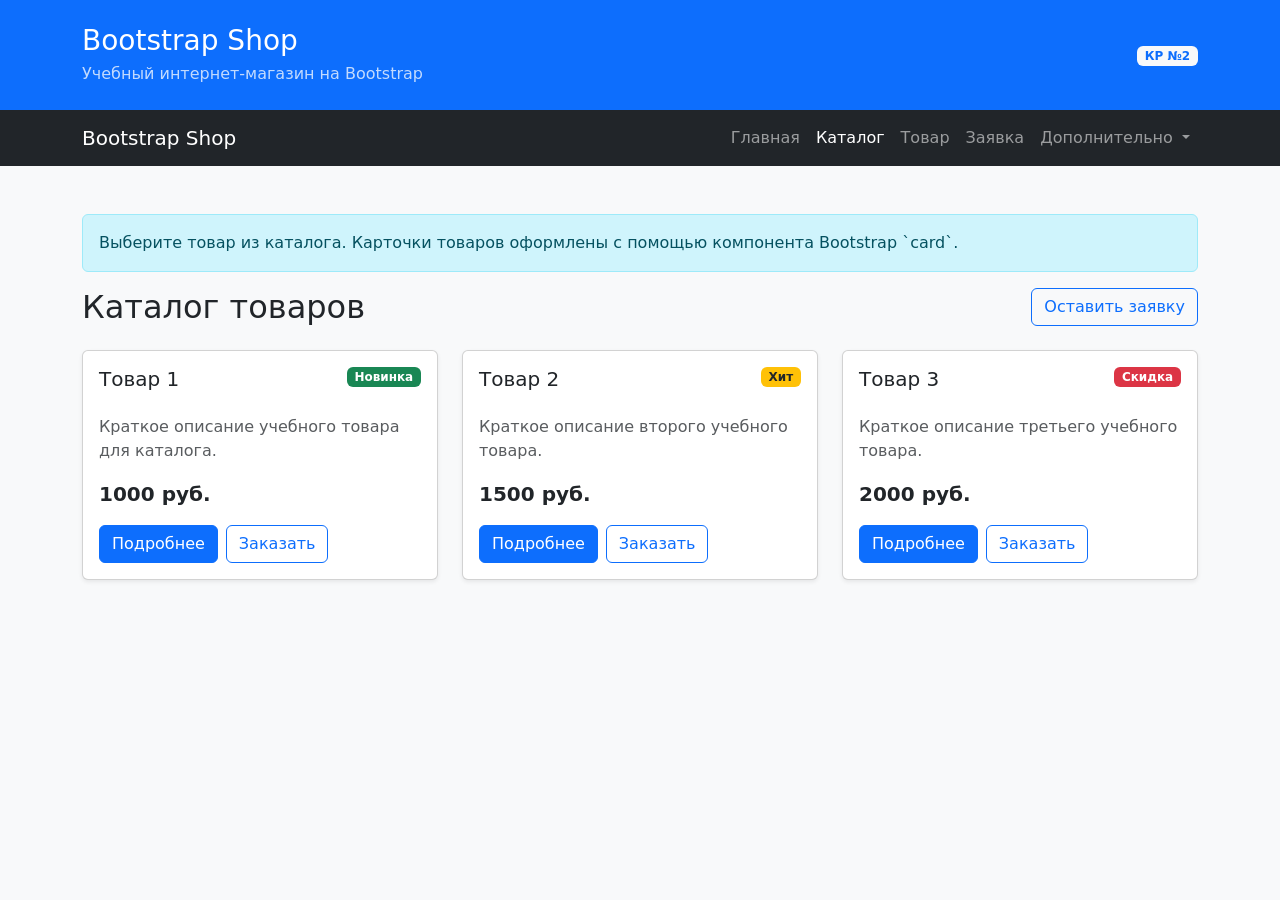
==== catalog.html @ 71f95942 "feat: add Bootstrap components pages" ====
<!DOCTYPE html>
<html lang="ru">
<head>
  <meta charset="UTF-8">
  <meta name="viewport" content="width=device-width, initial-scale=1.0">
  <title>Каталог — Bootstrap Shop</title>

  <link
    href="https://cdn.jsdelivr.net/npm/bootstrap@5.3.8/dist/css/bootstrap.min.css"
    rel="stylesheet"
  >
  <link rel="stylesheet" href="css/custom.css">
</head>
<body class="bg-light">
  <header class="bg-primary text-white py-4">
    <div class="container">
      <div class="row align-items-center">
        <div class="col-12 col-md-8">
          <h1 class="h3 mb-1">Bootstrap Shop</h1>
          <p class="mb-0 opacity-75">
            Учебный интернет-магазин на Bootstrap
          </p>
        </div>

        <div class="col-12 col-md-4 text-md-end mt-3 mt-md-0">
          <span class="badge bg-light text-primary">
            КР №2
          </span>
        </div>
      </div>
    </div>
  </header>

  <nav class="navbar navbar-expand-lg navbar-dark bg-dark">
  <div class="container">
    <a class="navbar-brand" href="index.html">Bootstrap Shop</a>

    <button
      class="navbar-toggler"
      type="button"
      data-bs-toggle="collapse"
      data-bs-target="#mainNavbar"
      aria-controls="mainNavbar"
      aria-expanded="false"
      aria-label="Переключить навигацию"
    >
      <span class="navbar-toggler-icon"></span>
    </button>

    <div class="collapse navbar-collapse" id="mainNavbar">
      <ul class="navbar-nav ms-auto">
        <li class="nav-item">
          <a class="nav-link" href="index.html">Главная</a>
        </li>

        <li class="nav-item">
          <a class="nav-link active" href="catalog.html">Каталог</a>
        </li>

        <li class="nav-item">
          <a class="nav-link" href="product.html">Товар</a>
        </li>

        <li class="nav-item">
          <a class="nav-link" href="order.html">Заявка</a>
        </li>

        <li class="nav-item dropdown">
          <a
            class="nav-link dropdown-toggle"
            href="#"
            role="button"
            data-bs-toggle="dropdown"
            aria-expanded="false"
          >
            Дополнительно
          </a>
          <ul class="dropdown-menu">
            <li><a class="dropdown-item" href="catalog.html">Все товары</a></li>
            <li><a class="dropdown-item" href="order.html">Оформить заявку</a></li>
            <li><a class="dropdown-item" href="index.html#popular">Популярное</a></li>
          </ul>
        </li>
      </ul>
    </div>
  </div>
</nav>


  <main class="container my-5">
    <div class="alert alert-info" role="alert">
      Выберите товар из каталога. Карточки товаров оформлены с помощью компонента Bootstrap `card`.
    </div>

    <div class="d-flex justify-content-between align-items-center mb-4">
      <h1 class="h2 mb-0">Каталог товаров</h1>
      <a class="btn btn-outline-primary" href="order.html">
        Оставить заявку
      </a>
    </div>

    <div class="row g-4" id="productGrid"></div>
  </main>

  <div
    class="modal fade"
    id="orderModal"
    tabindex="-1"
    aria-labelledby="orderModalLabel"
    aria-hidden="true"
  >
    <div class="modal-dialog">
      <div class="modal-content">
        <div class="modal-header">
          <h2 class="modal-title h5" id="orderModalLabel">
            Быстрая заявка
          </h2>
          <button
            type="button"
            class="btn-close"
            data-bs-dismiss="modal"
            aria-label="Закрыть"
          ></button>
        </div>

        <div class="modal-body">
          <p class="text-muted">
            Оставьте контактные данные, и менеджер свяжется с вами.
          </p>

          <form>
            <div class="mb-3">
              <label for="modal-name" class="form-label">Имя</label>
              <input id="modal-name" type="text" class="form-control" required>
            </div>

            <div class="mb-3">
              <label for="modal-phone" class="form-label">Телефон</label>
              <input id="modal-phone" type="tel" class="form-control" required>
            </div>

            <div class="form-check mb-3">
              <input id="modal-agree" class="form-check-input" type="checkbox" required>
              <label class="form-check-label" for="modal-agree">
                Согласен на обработку данных
              </label>
            </div>
          </form>
        </div>

        <div class="modal-footer">
          <button type="button" class="btn btn-secondary" data-bs-dismiss="modal">
            Закрыть
          </button>
          <button type="button" class="btn btn-primary">
            Отправить
          </button>
        </div>
      </div>
    </div>
  </div>

  <script>
    const products = [
      {
        title: 'Товар 1',
        badge: 'Новинка',
        badgeClass: 'bg-success',
        price: '1000 руб.',
        description: 'Краткое описание учебного товара для каталога.'
      },
      {
        title: 'Товар 2',
        badge: 'Хит',
        badgeClass: 'bg-warning text-dark',
        price: '1500 руб.',
        description: 'Краткое описание второго учебного товара.'
      },
      {
        title: 'Товар 3',
        badge: 'Скидка',
        badgeClass: 'bg-danger',
        price: '2000 руб.',
        description: 'Краткое описание третьего учебного товара.'
      }
    ];

    const productGrid = document.getElementById('productGrid');

    productGrid.innerHTML = products.map((product) => `
      <div class="col-12 col-md-6 col-lg-4">
        <div class="card h-100 shadow-sm">
          <div class="card-body d-flex flex-column">
            <div class="d-flex justify-content-between align-items-start mb-3">
              <h2 class="card-title h5">${product.title}</h2>
              <span class="badge ${product.badgeClass}">${product.badge}</span>
            </div>

            <p class="card-text text-muted">${product.description}</p>

            <p class="fw-bold fs-5 mt-auto">${product.price}</p>

            <div class="d-flex gap-2">
              <a class="btn btn-primary" href="product.html">Подробнее</a>
              <button
                class="btn btn-outline-primary"
                type="button"
                data-bs-toggle="modal"
                data-bs-target="#orderModal"
              >
                Заказать
              </button>
            </div>
          </div>
        </div>
      </div>
    `).join('');
  </script>

  <script
    src="https://cdn.jsdelivr.net/npm/bootstrap@5.3.8/dist/js/bootstrap.bundle.min.js">
  </script>
</body>
</html>
---- css/custom.css ----
.placeholder-image {
  min-height: 320px;
}

.card-img-top {
  height: 180px;
  object-fit: cover;
}
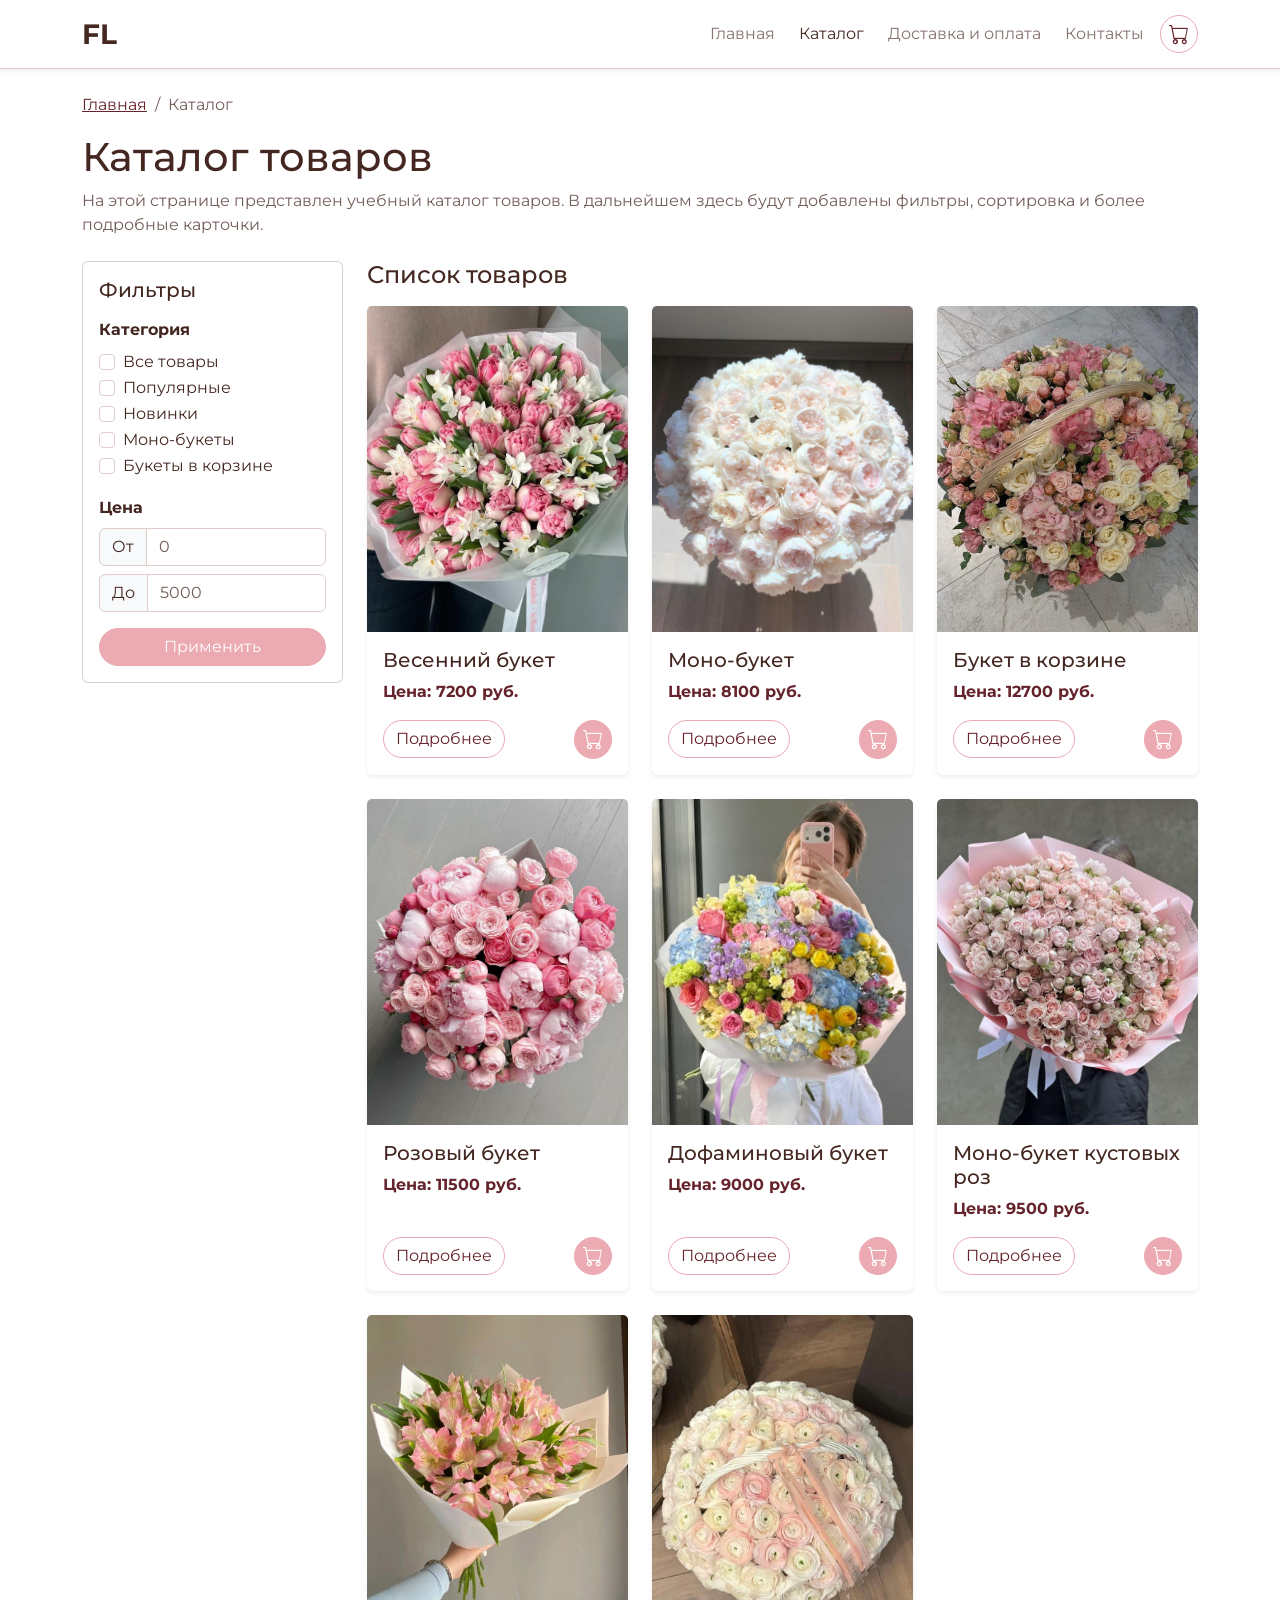
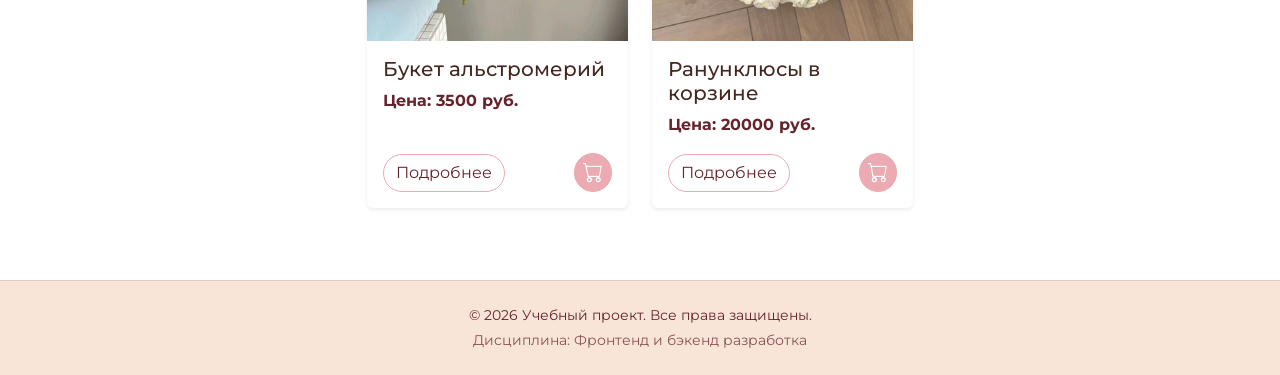
==== commit 66644817: "rh2" ====
--- a/catalog.html
+++ b/catalog.html
@@ -3,224 +3,280 @@
 <head>
   <meta charset="UTF-8">
   <meta name="viewport" content="width=device-width, initial-scale=1.0">
-  <title>Каталог — Bootstrap Shop</title>
-
-  <link
-    href="https://cdn.jsdelivr.net/npm/bootstrap@5.3.8/dist/css/bootstrap.min.css"
-    rel="stylesheet"
-  >
-  <link rel="stylesheet" href="css/custom.css">
+  <meta name="description" content="Каталог товаров учебного интернет-магазина.">
+  <title>Каталог товаров — Учебный интернет-магазин</title>
+  <meta property="og:type" content="website">
+  <meta property="og:title" content="Учебный интернет-магазин">
+  <meta property="og:description" content="Учебный frontend-проект интернет-магазина.">
+  <meta property="og:image" content="https://menvika.github.io/kr1-html-css-shop/images/catalog.jpg">
+  <link href="https://fonts.googleapis.com/css2?family=Montserrat:wght@300;400;700&display=swap" rel="stylesheet">
+  <link href="https://cdn.jsdelivr.net/npm/bootstrap@5.3.8/dist/css/bootstrap.min.css" rel="stylesheet">
+  <link href="https://cdn.jsdelivr.net/npm/bootstrap-icons@1.11.3/font/bootstrap-icons.min.css" rel="stylesheet">
+  <link href="css/custom.css" rel="stylesheet">
+  <link href="images/icon.png" rel="icon" type="image/png">
+  <script src="https://cdn.jsdelivr.net/npm/bootstrap@5.3.8/dist/js/bootstrap.bundle.min.js" defer></script>
+  <script src="js/main.js" defer></script>
 </head>
-<body class="bg-light">
-  <header class="bg-primary text-white py-4">
-    <div class="container">
-      <div class="row align-items-center">
-        <div class="col-12 col-md-8">
-          <h1 class="h3 mb-1">Bootstrap Shop</h1>
-          <p class="mb-0 opacity-75">
-            Учебный интернет-магазин на Bootstrap
-          </p>
-        </div>
-
-        <div class="col-12 col-md-4 text-md-end mt-3 mt-md-0">
-          <span class="badge bg-light text-primary">
-            КР №2
-          </span>
+<body class="d-flex flex-column min-vh-100">
+  <header>
+    <nav class="navbar navbar-expand-lg bg-white shadow-sm border-bottom">
+      <div class="container">
+        <a class="navbar-brand fw-bold fs-3" href="index.html">FL</a>
+        <button class="navbar-toggler" type="button" data-bs-toggle="collapse" data-bs-target="#mainNavbar" aria-controls="mainNavbar" aria-expanded="false" aria-label="Открыть меню">
+          <span class="navbar-toggler-icon"></span>
+        </button>
+        <div class="collapse navbar-collapse" id="mainNavbar">
+          <ul class="navbar-nav ms-auto align-items-lg-center gap-lg-2">
+            <li class="nav-item"><a class="nav-link" href="index.html">Главная</a></li>
+            <li class="nav-item"><a class="nav-link active" aria-current="page" href="catalog.html">Каталог</a></li>
+            <li class="nav-item"><a class="nav-link" href="dostav.html">Доставка и оплата</a></li>
+            <li class="nav-item"><a class="nav-link" href="contacts.html">Контакты</a></li>
+            <li class="nav-item">
+              <button class="btn btn-outline-primary rounded-pill p-2 lh-1" type="button" data-toast="Скоро тут будет корзина" aria-label="Корзина">
+                <i class="bi bi-cart fs-5"></i>
+              </button>
+            </li>
+          </ul>
         </div>
       </div>
-    </div>
+    </nav>
   </header>
 
-  <nav class="navbar navbar-expand-lg navbar-dark bg-dark">
-  <div class="container">
-    <a class="navbar-brand" href="index.html">Bootstrap Shop</a>
-
-    <button
-      class="navbar-toggler"
-      type="button"
-      data-bs-toggle="collapse"
-      data-bs-target="#mainNavbar"
-      aria-controls="mainNavbar"
-      aria-expanded="false"
-      aria-label="Переключить навигацию"
-    >
-      <span class="navbar-toggler-icon"></span>
-    </button>
-
-    <div class="collapse navbar-collapse" id="mainNavbar">
-      <ul class="navbar-nav ms-auto">
-        <li class="nav-item">
-          <a class="nav-link" href="index.html">Главная</a>
-        </li>
-
-        <li class="nav-item">
-          <a class="nav-link active" href="catalog.html">Каталог</a>
-        </li>
-
-        <li class="nav-item">
-          <a class="nav-link" href="product.html">Товар</a>
-        </li>
-
-        <li class="nav-item">
-          <a class="nav-link" href="order.html">Заявка</a>
-        </li>
-
-        <li class="nav-item dropdown">
-          <a
-            class="nav-link dropdown-toggle"
-            href="#"
-            role="button"
-            data-bs-toggle="dropdown"
-            aria-expanded="false"
-          >
-            Дополнительно
-          </a>
-          <ul class="dropdown-menu">
-            <li><a class="dropdown-item" href="catalog.html">Все товары</a></li>
-            <li><a class="dropdown-item" href="order.html">Оформить заявку</a></li>
-            <li><a class="dropdown-item" href="index.html#popular">Популярное</a></li>
-          </ul>
-        </li>
-      </ul>
-    </div>
-  </div>
-</nav>
-
-
-  <main class="container my-5">
-    <div class="alert alert-info" role="alert">
-      Выберите товар из каталога. Карточки товаров оформлены с помощью компонента Bootstrap `card`.
-    </div>
-
-    <div class="d-flex justify-content-between align-items-center mb-4">
-      <h1 class="h2 mb-0">Каталог товаров</h1>
-      <a class="btn btn-outline-primary" href="order.html">
-        Оставить заявку
-      </a>
-    </div>
-
-    <div class="row g-4" id="productGrid"></div>
+  <main class="container py-4 flex-grow-1">
+    <nav aria-label="Хлебные крошки">
+      <ol class="breadcrumb">
+        <li class="breadcrumb-item"><a href="index.html">Главная</a></li>
+        <li class="breadcrumb-item active" aria-current="page">Каталог</li>
+      </ol>
+    </nav>
+
+    <section class="mb-4">
+      <h1>Каталог товаров</h1>
+      <p class="text-body-secondary">
+        На этой странице представлен учебный каталог товаров.
+        В дальнейшем здесь будут добавлены фильтры, сортировка и более
+        подробные карточки.
+      </p>
+    </section>
+
+    <div class="row g-4">
+      <aside class="col-lg-3">
+        <form class="card card-body" action="#" method="get">
+          <h2 class="h5 mb-3">Фильтры</h2>
+
+          <fieldset class="mb-3">
+            <legend class="fs-6 fw-bold">Категория</legend>
+            <div class="form-check">
+              <input class="form-check-input" type="checkbox" name="category" value="all" id="cat-all">
+              <label class="form-check-label" for="cat-all">Все товары</label>
+            </div>
+            <div class="form-check">
+              <input class="form-check-input" type="checkbox" name="category" value="popular" id="cat-popular">
+              <label class="form-check-label" for="cat-popular">Популярные</label>
+            </div>
+            <div class="form-check">
+              <input class="form-check-input" type="checkbox" name="category" value="new" id="cat-new">
+              <label class="form-check-label" for="cat-new">Новинки</label>
+            </div>
+            <div class="form-check">
+              <input class="form-check-input" type="checkbox" name="category" value="type" id="cat-type">
+              <label class="form-check-label" for="cat-type">Моно-букеты</label>
+            </div>
+            <div class="form-check">
+              <input class="form-check-input" type="checkbox" name="category" value="basket" id="cat-basket">
+              <label class="form-check-label" for="cat-basket">Букеты в корзине</label>
+            </div>
+          </fieldset>
+
+          <fieldset class="mb-3">
+            <legend class="fs-6 fw-bold">Цена</legend>
+            <div class="input-group mb-2">
+              <label class="input-group-text" for="price-from">От</label>
+              <input id="price-from" class="form-control" name="price-from" type="number" min="0" placeholder="0">
+            </div>
+            <div class="input-group">
+              <label class="input-group-text" for="price-to">До</label>
+              <input id="price-to" class="form-control" name="price-to" type="number" min="0" placeholder="5000">
+            </div>
+          </fieldset>
+
+          <button class="btn btn-primary rounded-pill w-100" type="submit">Применить</button>
+        </form>
+      </aside>
+
+      <section class="col-lg-9">
+        <h2 class="h4 mb-3">Список товаров</h2>
+
+        <div class="row row-cols-1 row-cols-sm-2 row-cols-xl-3 g-4">
+          <div class="col">
+            <article class="card h-100 border-0 shadow-sm" data-description="Букет из тюльпанов и нарциссов в нежной весенней палитре, отлично подходит для подарка на праздник или день рождения.">
+              <img src="images/fl1.jpg" class="card-img-top" alt="Весенний букет">
+              <div class="card-body d-flex flex-column">
+                <h3 class="card-title h5">Весенний букет</h3>
+                <p class="card-text fw-bold text-primary-emphasis">Цена: 7200 руб.</p>
+                <div class="mt-auto d-flex justify-content-between align-items-center">
+                  <button class="btn btn-outline-primary rounded-pill" type="button" data-bs-toggle="modal" data-bs-target="#productModal">Подробнее</button>
+                  <button class="btn btn-primary rounded-pill p-2 lh-1" type="button" data-toast="Товар добавлен в корзину" aria-label="Добавить в корзину">
+                    <i class="bi bi-cart fs-5"></i>
+                  </button>
+                </div>
+              </div>
+            </article>
+          </div>
+
+          <div class="col">
+            <article class="card h-100 border-0 shadow-sm" data-description="Пионы нежно-розового оттенка в премиальном оформлении — роскошный и очень стильный вариант для романтического подарка.">
+              <img src="images/fl2.jpg" class="card-img-top" alt="Моно-букет">
+              <div class="card-body d-flex flex-column">
+                <h3 class="card-title h5">Моно-букет</h3>
+                <p class="card-text fw-bold text-primary-emphasis">Цена: 8100 руб.</p>
+                <div class="mt-auto d-flex justify-content-between align-items-center">
+                  <button class="btn btn-outline-primary rounded-pill" type="button" data-bs-toggle="modal" data-bs-target="#productModal">Подробнее</button>
+                  <button class="btn btn-primary rounded-pill p-2 lh-1" type="button" data-toast="Товар добавлен в корзину" aria-label="Добавить в корзину">
+                    <i class="bi bi-cart fs-5"></i>
+                  </button>
+                </div>
+              </div>
+            </article>
+          </div>
+
+          <div class="col">
+            <article class="card h-100 border-0 shadow-sm" data-description="Нежное ассорти в корзине — гармоничный микс цветов с уютной и элегантной подачей для любого случая.">
+              <img src="images/fl3.jpg" class="card-img-top" alt="Букет в корзине">
+              <div class="card-body d-flex flex-column">
+                <h3 class="card-title h5">Букет в корзине</h3>
+                <p class="card-text fw-bold text-primary-emphasis">Цена: 12700 руб.</p>
+                <div class="mt-auto d-flex justify-content-between align-items-center">
+                  <button class="btn btn-outline-primary rounded-pill" type="button" data-bs-toggle="modal" data-bs-target="#productModal">Подробнее</button>
+                  <button class="btn btn-primary rounded-pill p-2 lh-1" type="button" data-toast="Товар добавлен в корзину" aria-label="Добавить в корзину">
+                    <i class="bi bi-cart fs-5"></i>
+                  </button>
+                </div>
+              </div>
+            </article>
+          </div>
+
+          <div class="col">
+            <article class="card h-100 border-0 shadow-sm" data-description="Розовый букет из роз и пионов в классическом оформлении для торжественных событий, юбилеев и романтических сюрпризов.">
+              <img src="images/fl4.jpg" class="card-img-top" alt="Розовый букет">
+              <div class="card-body d-flex flex-column">
+                <h3 class="card-title h5">Розовый букет</h3>
+                <p class="card-text fw-bold text-primary-emphasis">Цена: 11500 руб.</p>
+                <div class="mt-auto d-flex justify-content-between align-items-center">
+                  <button class="btn btn-outline-primary rounded-pill" type="button" data-bs-toggle="modal" data-bs-target="#productModal">Подробнее</button>
+                  <button class="btn btn-primary rounded-pill p-2 lh-1" type="button" data-toast="Товар добавлен в корзину" aria-label="Добавить в корзину">
+                    <i class="bi bi-cart fs-5"></i>
+                  </button>
+                </div>
+              </div>
+            </article>
+          </div>
+
+          <div class="col">
+            <article class="card h-100 border-0 shadow-sm" data-description="Ассорти из ярких и нежных цветов, которое поднимает настроение и выглядит эффектно как в интерьере, так и в руках у получателя.">
+              <img src="images/fl5.jpg" class="card-img-top" alt="Дофаминовый букет">
+              <div class="card-body d-flex flex-column">
+                <h3 class="card-title h5">Дофаминовый букет</h3>
+                <p class="card-text fw-bold text-primary-emphasis">Цена: 9000 руб.</p>
+                <div class="mt-auto d-flex justify-content-between align-items-center">
+                  <button class="btn btn-outline-primary rounded-pill" type="button" data-bs-toggle="modal" data-bs-target="#productModal">Подробнее</button>
+                  <button class="btn btn-primary rounded-pill p-2 lh-1" type="button" data-toast="Товар добавлен в корзину" aria-label="Добавить в корзину">
+                    <i class="bi bi-cart fs-5"></i>
+                  </button>
+                </div>
+              </div>
+            </article>
+          </div>
+
+          <div class="col">
+            <article class="card h-100 border-0 shadow-sm" data-description="Нежный моно-букет светло-розовых кустовых роз с лаконичной композицией и премиальной упаковкой.">
+              <img src="images/fl6.jpg" class="card-img-top" alt="Моно-букет кустовых роз">
+              <div class="card-body d-flex flex-column">
+                <h3 class="card-title h5">Моно-букет кустовых роз</h3>
+                <p class="card-text fw-bold text-primary-emphasis">Цена: 9500 руб.</p>
+                <div class="mt-auto d-flex justify-content-between align-items-center">
+                  <button class="btn btn-outline-primary rounded-pill" type="button" data-bs-toggle="modal" data-bs-target="#productModal">Подробнее</button>
+                  <button class="btn btn-primary rounded-pill p-2 lh-1" type="button" data-toast="Товар добавлен в корзину" aria-label="Добавить в корзину">
+                    <i class="bi bi-cart fs-5"></i>
+                  </button>
+                </div>
+              </div>
+            </article>
+          </div>
+
+          <div class="col">
+            <article class="card h-100 border-0 shadow-sm" data-description="Миниатюрный букет из альстромерий — лёгкий, воздушный и очень свежий вариант для подарка без излишеств.">
+              <img src="images/fl7.jpg" class="card-img-top" alt="Букет альстромерий">
+              <div class="card-body d-flex flex-column">
+                <h3 class="card-title h5">Букет альстромерий</h3>
+                <p class="card-text fw-bold text-primary-emphasis">Цена: 3500 руб.</p>
+                <div class="mt-auto d-flex justify-content-between align-items-center">
+                  <button class="btn btn-outline-primary rounded-pill" type="button" data-bs-toggle="modal" data-bs-target="#productModal">Подробнее</button>
+                  <button class="btn btn-primary rounded-pill p-2 lh-1" type="button" data-toast="Товар добавлен в корзину" aria-label="Добавить в корзину">
+                    <i class="bi bi-cart fs-5"></i>
+                  </button>
+                </div>
+              </div>
+            </article>
+          </div>
+
+          <div class="col">
+            <article class="card h-100 border-0 shadow-sm" data-description="Моно-букет ранункулюсов в корзине, созданный для элегантного подарка с акцентом на текстуру и объём цветка.">
+              <img src="images/fl8.jpg" class="card-img-top" alt="Ранунклюсы в корзине">
+              <div class="card-body d-flex flex-column">
+                <h3 class="card-title h5">Ранунклюсы в корзине</h3>
+                <p class="card-text fw-bold text-primary-emphasis">Цена: 20000 руб.</p>
+                <div class="mt-auto d-flex justify-content-between align-items-center">
+                  <button class="btn btn-outline-primary rounded-pill" type="button" data-bs-toggle="modal" data-bs-target="#productModal">Подробнее</button>
+                  <button class="btn btn-primary rounded-pill p-2 lh-1" type="button" data-toast="Товар добавлен в корзину" aria-label="Добавить в корзину">
+                    <i class="bi bi-cart fs-5"></i>
+                  </button>
+                </div>
+              </div>
+            </article>
+          </div>
+        </div>
+      </section>
+    </div>
   </main>
 
-  <div
-    class="modal fade"
-    id="orderModal"
-    tabindex="-1"
-    aria-labelledby="orderModalLabel"
-    aria-hidden="true"
-  >
-    <div class="modal-dialog">
+  <div class="modal fade" id="productModal" tabindex="-1" aria-labelledby="productModalTitle">
+    <div class="modal-dialog modal-dialog-centered">
       <div class="modal-content">
         <div class="modal-header">
-          <h2 class="modal-title h5" id="orderModalLabel">
-            Быстрая заявка
-          </h2>
-          <button
-            type="button"
-            class="btn-close"
-            data-bs-dismiss="modal"
-            aria-label="Закрыть"
-          ></button>
-        </div>
-
+          <h2 class="modal-title h5" id="productModalTitle"></h2>
+          <button type="button" class="btn-close" data-bs-dismiss="modal" aria-label="Закрыть"></button>
+        </div>
+        <div class="ratio ratio-4x3">
+          <img id="productModalImage" class="object-fit-cover" src="" alt="">
+        </div>
         <div class="modal-body">
-          <p class="text-muted">
-            Оставьте контактные данные, и менеджер свяжется с вами.
-          </p>
-
-          <form>
-            <div class="mb-3">
-              <label for="modal-name" class="form-label">Имя</label>
-              <input id="modal-name" type="text" class="form-control" required>
-            </div>
-
-            <div class="mb-3">
-              <label for="modal-phone" class="form-label">Телефон</label>
-              <input id="modal-phone" type="tel" class="form-control" required>
-            </div>
-
-            <div class="form-check mb-3">
-              <input id="modal-agree" class="form-check-input" type="checkbox" required>
-              <label class="form-check-label" for="modal-agree">
-                Согласен на обработку данных
-              </label>
-            </div>
-          </form>
-        </div>
-
-        <div class="modal-footer">
-          <button type="button" class="btn btn-secondary" data-bs-dismiss="modal">
-            Закрыть
-          </button>
-          <button type="button" class="btn btn-primary">
-            Отправить
-          </button>
+          <p id="productModalDescription"></p>
+          <div class="d-flex justify-content-between align-items-center">
+            <strong id="productModalPrice" class="fs-5 text-primary-emphasis"></strong>
+            <button class="btn btn-primary rounded-pill p-2 lh-1" type="button" data-toast="Товар добавлен в корзину" aria-label="Добавить в корзину">
+              <i class="bi bi-cart fs-5"></i>
+            </button>
+          </div>
         </div>
       </div>
     </div>
   </div>
 
-  <script>
-    const products = [
-      {
-        title: 'Товар 1',
-        badge: 'Новинка',
-        badgeClass: 'bg-success',
-        price: '1000 руб.',
-        description: 'Краткое описание учебного товара для каталога.'
-      },
-      {
-        title: 'Товар 2',
-        badge: 'Хит',
-        badgeClass: 'bg-warning text-dark',
-        price: '1500 руб.',
-        description: 'Краткое описание второго учебного товара.'
-      },
-      {
-        title: 'Товар 3',
-        badge: 'Скидка',
-        badgeClass: 'bg-danger',
-        price: '2000 руб.',
-        description: 'Краткое описание третьего учебного товара.'
-      }
-    ];
-
-    const productGrid = document.getElementById('productGrid');
-
-    productGrid.innerHTML = products.map((product) => `
-      <div class="col-12 col-md-6 col-lg-4">
-        <div class="card h-100 shadow-sm">
-          <div class="card-body d-flex flex-column">
-            <div class="d-flex justify-content-between align-items-start mb-3">
-              <h2 class="card-title h5">${product.title}</h2>
-              <span class="badge ${product.badgeClass}">${product.badge}</span>
-            </div>
-
-            <p class="card-text text-muted">${product.description}</p>
-
-            <p class="fw-bold fs-5 mt-auto">${product.price}</p>
-
-            <div class="d-flex gap-2">
-              <a class="btn btn-primary" href="product.html">Подробнее</a>
-              <button
-                class="btn btn-outline-primary"
-                type="button"
-                data-bs-toggle="modal"
-                data-bs-target="#orderModal"
-              >
-                Заказать
-              </button>
-            </div>
-          </div>
-        </div>
+  <footer class="bg-light border-top text-center text-primary-emphasis small py-4 mt-5">
+    <div class="container">
+      <p class="mb-1">&copy; 2026 Учебный проект. Все права защищены.</p>
+      <p class="mb-0 opacity-75">Дисциплина: Фронтенд и бэкенд разработка</p>
+    </div>
+  </footer>
+
+  <div class="toast-container position-fixed bottom-0 end-0 p-3">
+    <div id="toast" class="toast text-bg-dark border-0" role="status" aria-live="polite" aria-atomic="true" data-bs-delay="2500">
+      <div class="d-flex align-items-center">
+        <img src="images/cat_toast1.gif" alt="" width="40" height="40" class="ms-2 object-fit-cover">
+        <div id="toast-text" class="toast-body fw-semibold"></div>
       </div>
-    `).join('');
-  </script>
-
-  <script
-    src="https://cdn.jsdelivr.net/npm/bootstrap@5.3.8/dist/js/bootstrap.bundle.min.js">
-  </script>
+    </div>
+  </div>
 </body>
 </html>
-
-
--- a/css/custom.css
+++ b/css/custom.css
@@ -1,8 +1,61 @@
-.placeholder-image {
-  min-height: 320px;
+:root {
+  --bs-body-font-family: "Montserrat", system-ui, sans-serif;
+  --bs-body-color: #432720;
+  --bs-body-color-rgb: 67, 39, 32;
+  --bs-emphasis-color-rgb: 67, 39, 32;
+  --bs-secondary-color: rgba(67, 39, 32, 0.75);
+  --bs-border-color: #dfcdc7;
+  --bs-primary: #ecaab2;
+  --bs-primary-rgb: 236, 170, 178;
+  --bs-primary-text-emphasis: #65232b;
+  --bs-primary-bg-subtle: #f8e5d7;
+  --bs-light-rgb: 248, 229, 215;
+  --bs-dark-rgb: 101, 35, 43;
+  --bs-link-color-rgb: 101, 35, 43;
+  --bs-link-hover-color-rgb: 67, 39, 32;
+}
+
+.btn-primary,
+.btn-outline-primary {
+  --bs-btn-focus-shadow-rgb: 236, 170, 178;
+  --bs-btn-active-bg: #65232b;
+  --bs-btn-active-border-color: #65232b;
+}
+
+.btn-primary {
+  --bs-btn-bg: #ecaab2;
+  --bs-btn-border-color: #ecaab2;
+  --bs-btn-hover-bg: #65232b;
+  --bs-btn-hover-border-color: #65232b;
+}
+
+.btn-outline-primary {
+  --bs-btn-color: #65232b;
+  --bs-btn-border-color: #ecaab2;
+  --bs-btn-hover-bg: #ecaab2;
+  --bs-btn-hover-border-color: #ecaab2;
+}
+
+.form-control:focus,
+.form-check-input:focus {
+  border-color: var(--bs-primary);
+  box-shadow: 0 0 0 0.25rem rgba(var(--bs-primary-rgb), 0.35);
+}
+
+.form-check-input:checked {
+  background-color: var(--bs-primary-text-emphasis);
+  border-color: var(--bs-primary-text-emphasis);
+}
+
+.accordion {
+  --bs-accordion-btn-focus-border-color: var(--bs-primary);
 }
 
 .card-img-top {
-  height: 180px;
+  aspect-ratio: 4 / 5;
   object-fit: cover;
 }
+
+#popularCarousel img {
+  height: clamp(400px, 60vw, 680px);
+}
